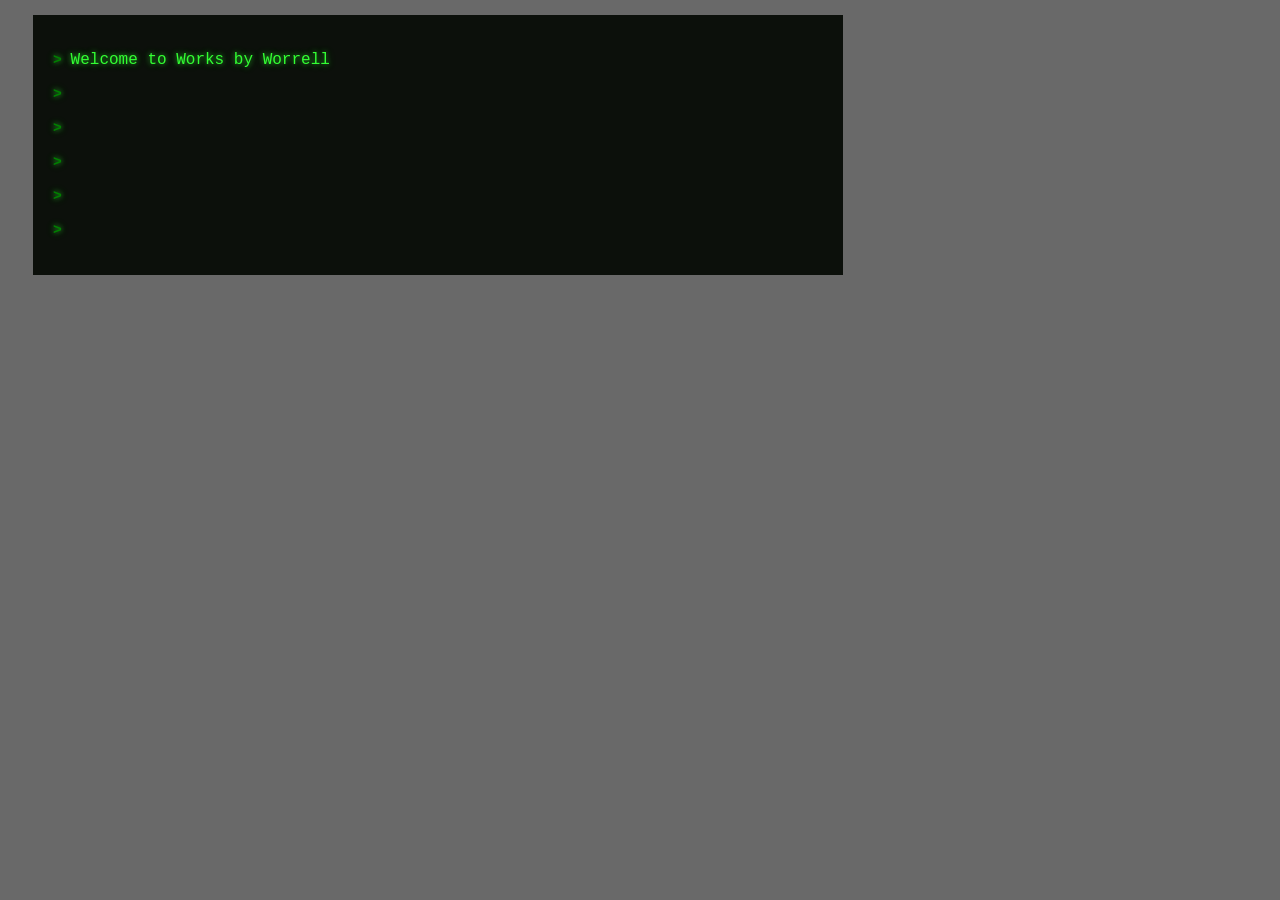
==== index.html @ 5e210d77 "feat(site): clean up the width measuring line" ====
<!DOCTYPE html>
<html lang="en-US">
<head>
    <link rel="stylesheet" href="styles.css" />
    <title>Works by Worrell - Home</title>
</head>
<body>
<div id="main">
    <p><b>> </b>Welcome to Works by Worrell</p>
    <p><b>> </b></p>
    <p><b>> </b></p>
    <p><b>> </b></p>
    <p><b>> </b></p>
    <p><b>> </b></p>
</div>
</body>
</html>
---- styles.css ----
body {
    font-family: monospace;
    background-color: dimgray;
}

h1 {
    font-size: 32pt;
    text-align: center;
    color: darkolivegreen;
}

#main {
    margin-left: 25px;
    margin-top: 15px;
    width: 770px;
    background-color: #0c100b; /* Dark off-black green */
    color: #33ff33;            /* Classic P1 phosphor green */
    font-family: 'Courier New', Courier, monospace;
    padding: 20px;
    /* Phosphor glow effect */
    text-shadow: 0 0 5px rgba(51, 255, 51, 0.55),0 0 10px rgba(51, 255, 51, 0.3);
}

/* Optional styling for dim/muted elements */
#main .dim {
    color: #008800;
    text-shadow: 0 0 2px rgba(0, 136, 0, 0.3);
}

b {
    font-weight: bolder;
    font-size: 11pt;
    color: green
}
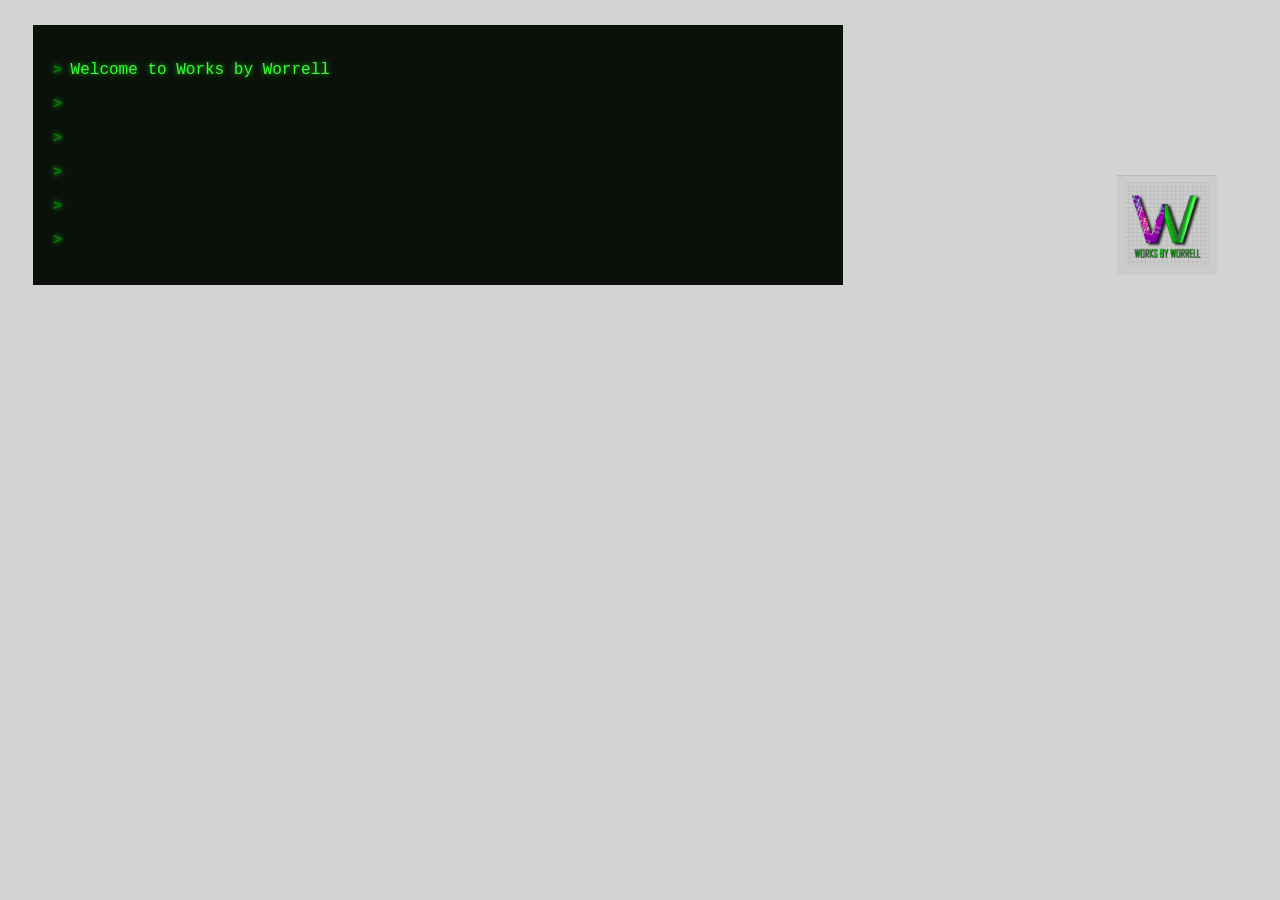
==== commit a2ec297a: "feat(site): add works by worrell logo to site" ====
--- a/index.html
+++ b/index.html
@@ -5,6 +5,7 @@
     <title>Works by Worrell - Home</title>
 </head>
 <body>
+
 <div id="main">
     <p><b>> </b>Welcome to Works by Worrell</p>
     <p><b>> </b></p>
@@ -13,5 +14,8 @@
     <p><b>> </b></p>
     <p><b>> </b></p>
 </div>
+<div id="logo">
+    <img id="logo-img" src="wbw-logo-1.png" alt="Works by Worrell" />
+</div>
 </body>
 </html>
--- a/styles.css
+++ b/styles.css
@@ -1,6 +1,6 @@
 body {
     font-family: monospace;
-    background-color: dimgray;
+    background-color: lightgray;
 }
 
 h1 {
@@ -9,9 +9,23 @@
     color: darkolivegreen;
 }
 
+#logo {
+    margin-left: auto;
+    margin-right: 55px;
+    margin-top: -110px;
+    width: 100px;
+    height: 100px;
+}
+
+#logo-img {
+    width: 100px;
+    height: 100px;
+    padding: 0;
+}
+
 #main {
     margin-left: 25px;
-    margin-top: 15px;
+    margin-top: 25px;
     width: 770px;
     background-color: #0c100b; /* Dark off-black green */
     color: #33ff33;            /* Classic P1 phosphor green */
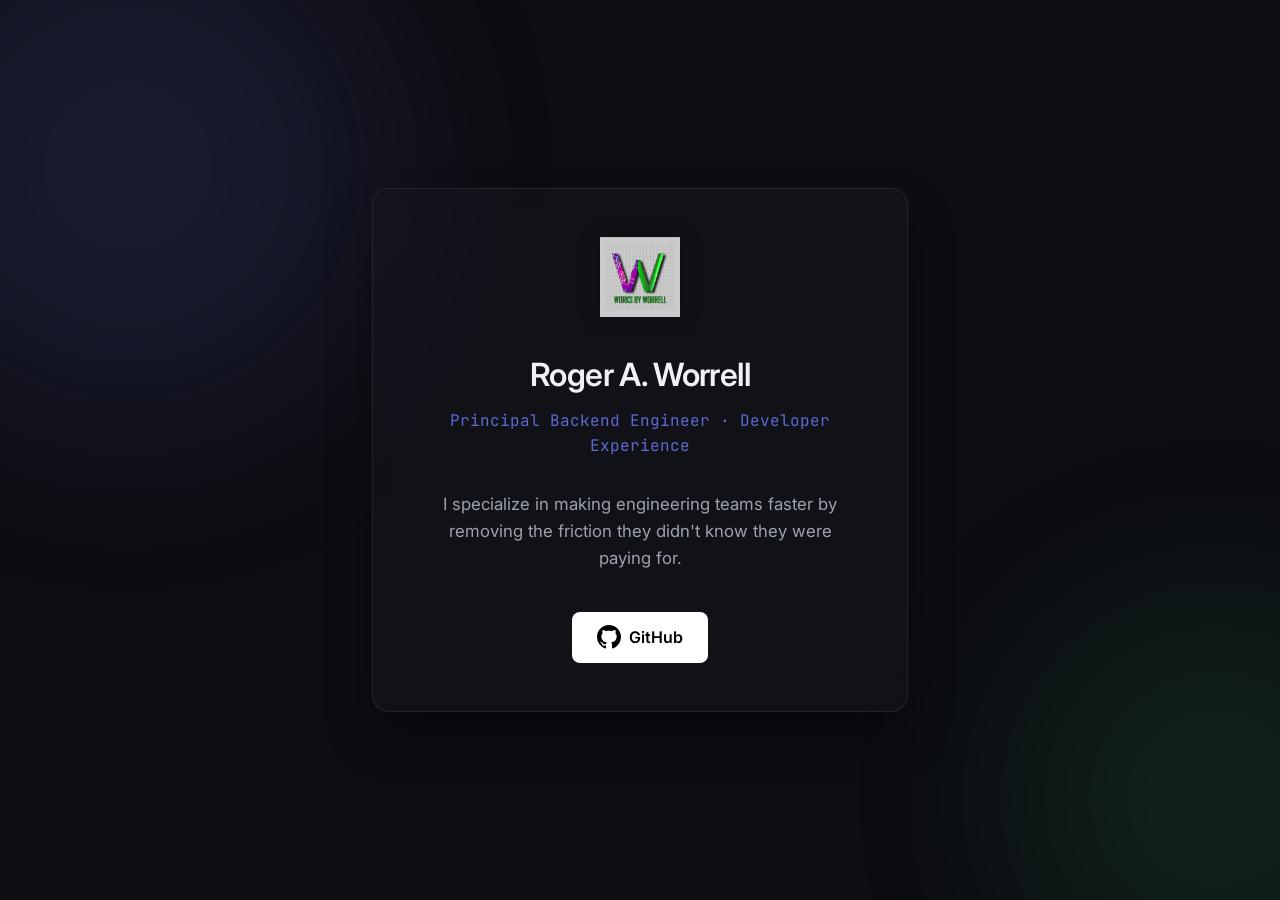
==== commit 802d6243: "feat(web): modernize landing page with glassmorphism UI (#4)" ====
--- a/index.html
+++ b/index.html
@@ -1,21 +1,38 @@
 <!DOCTYPE html>
-<html lang="en-US">
+<html lang="en">
 <head>
-    <link rel="stylesheet" href="styles.css" />
-    <title>Works by Worrell - Home</title>
+    <meta charset="UTF-8">
+    <meta name="viewport" content="width=device-width, initial-scale=1.0">
+    <title>Works by Worrell | Principal Backend Engineer</title>
+    <link rel="stylesheet" href="styles.css">
+    <link rel="preconnect" href="https://fonts.googleapis.com">
+    <link rel="preconnect" href="https://fonts.gstatic.com" crossorigin>
+    <link href="https://fonts.googleapis.com/css2?family=Inter:wght@300;400;600&family=JetBrains+Mono:wght@400;700&display=swap" rel="stylesheet">
 </head>
 <body>
-
-<div id="main">
-    <p><b>> </b>Welcome to Works by Worrell</p>
-    <p><b>> </b></p>
-    <p><b>> </b></p>
-    <p><b>> </b></p>
-    <p><b>> </b></p>
-    <p><b>> </b></p>
-</div>
-<div id="logo">
-    <img id="logo-img" src="wbw-logo-1.png" alt="Works by Worrell" />
-</div>
+    <div class="background-effects">
+        <div class="glow-orb orb-1"></div>
+        <div class="glow-orb orb-2"></div>
+    </div>
+    <main class="container">
+        <div class="card glass-effect">
+            <img src="wbw-logo-1.png" alt="Works by Worrell Logo" class="logo">
+            <h1 class="title">Roger A. Worrell</h1>
+            <p class="subtitle">Principal Backend Engineer &middot; Developer Experience</p>
+            
+            <div class="bio">
+                <p>I specialize in making engineering teams faster by removing the friction they didn't know they were paying for.</p>
+            </div>
+            
+            <div class="links">
+                <a href="https://github.com/Works-by-Worrell" class="link-btn github-btn" target="_blank" rel="noopener noreferrer">
+                    <svg height="24" width="24" viewBox="0 0 16 16" version="1.1" fill="currentColor">
+                        <path d="M8 0c4.42 0 8 3.58 8 8a8.013 8.013 0 0 1-5.45 7.59c-.4.08-.55-.17-.55-.38 0-.27.01-1.13.01-2.2 0-.75-.25-1.23-.54-1.48 1.78-.2 3.65-.88 3.65-3.95 0-.88-.31-1.59-.82-2.15.08-.2.36-1.02-.08-2.12 0 0-.67-.22-2.2.82-.64-.18-1.32-.27-2-.27-.68 0-1.36.09-2 .27-1.53-1.03-2.2-.82-2.2-.82-.44 1.1-.16 1.92-.08 2.12-.51.56-.82 1.28-.82 2.15 0 3.06 1.86 3.75 3.64 3.95-.23.2-.44.55-.51 1.07-.46.21-1.61.55-2.33-.66-.15-.24-.6-.83-1.23-.82-.67.01-.27.38.01.53.34.19.73.9.82 1.13.16.45.68 1.31 2.69.94 0 .67.01 1.3.01 1.49 0 .21-.15.45-.55.38A7.995 7.995 0 0 1 0 8c0-4.42 3.58-8 8-8Z"></path>
+                    </svg>
+                    GitHub
+                </a>
+            </div>
+        </div>
+    </main>
 </body>
 </html>
--- a/styles.css
+++ b/styles.css
@@ -1,48 +1,154 @@
-body {
-    font-family: monospace;
-    background-color: lightgray;
+:root {
+    --bg-color: #0d0d12;
+    --card-bg: rgba(25, 25, 35, 0.4);
+    --text-main: #f0f0f5;
+    --text-muted: #9ca3af;
+    --accent: #5e6ad2;
+    --accent-hover: #7b85e0;
 }
 
-h1 {
-    font-size: 32pt;
-    text-align: center;
-    color: darkolivegreen;
-}
-
-#logo {
-    margin-left: auto;
-    margin-right: 55px;
-    margin-top: -110px;
-    width: 100px;
-    height: 100px;
-}
-
-#logo-img {
-    width: 100px;
-    height: 100px;
+* {
+    box-sizing: border-box;
+    margin: 0;
     padding: 0;
 }
 
-#main {
-    margin-left: 25px;
-    margin-top: 25px;
-    width: 770px;
-    background-color: #0c100b; /* Dark off-black green */
-    color: #33ff33;            /* Classic P1 phosphor green */
-    font-family: 'Courier New', Courier, monospace;
-    padding: 20px;
-    /* Phosphor glow effect */
-    text-shadow: 0 0 5px rgba(51, 255, 51, 0.55),0 0 10px rgba(51, 255, 51, 0.3);
+body {
+    background-color: var(--bg-color);
+    color: var(--text-main);
+    font-family: 'Inter', -apple-system, sans-serif;
+    line-height: 1.6;
+    min-height: 100vh;
+    display: flex;
+    justify-content: center;
+    align-items: center;
+    overflow: hidden;
 }
 
-/* Optional styling for dim/muted elements */
-#main .dim {
-    color: #008800;
-    text-shadow: 0 0 2px rgba(0, 136, 0, 0.3);
+.background-effects {
+    position: fixed;
+    top: 0;
+    left: 0;
+    width: 100vw;
+    height: 100vh;
+    z-index: -1;
+    overflow: hidden;
 }
 
-b {
-    font-weight: bolder;
-    font-size: 11pt;
-    color: green
+.glow-orb {
+    position: absolute;
+    border-radius: 50%;
+    filter: blur(100px);
+    opacity: 0.15;
+    animation: float 10s infinite ease-in-out alternate;
+}
+
+.orb-1 {
+    width: 40vw;
+    height: 40vw;
+    background: #5e6ad2;
+    top: -10%;
+    left: -10%;
+}
+
+.orb-2 {
+    width: 30vw;
+    height: 30vw;
+    background: #25a55f;
+    bottom: -10%;
+    right: -10%;
+    animation-delay: -5s;
+}
+
+@keyframes float {
+    0% { transform: translate(0, 0); }
+    100% { transform: translate(30px, 50px); }
+}
+
+.container {
+    width: 100%;
+    max-width: 600px;
+    padding: 2rem;
+    position: relative;
+    z-index: 1;
+}
+
+.glass-effect {
+    background: var(--card-bg);
+    backdrop-filter: blur(12px);
+    -webkit-backdrop-filter: blur(12px);
+    border: 1px solid rgba(255, 255, 255, 0.08);
+    border-radius: 16px;
+    padding: 3rem 2rem;
+    text-align: center;
+    box-shadow: 0 25px 50px -12px rgba(0, 0, 0, 0.5);
+    transform: translateY(20px);
+    opacity: 0;
+    animation: fadeUp 0.8s ease forwards;
+}
+
+@keyframes fadeUp {
+    to {
+        transform: translateY(0);
+        opacity: 1;
+    }
+}
+
+.logo {
+    width: 80px;
+    height: auto;
+    margin-bottom: 1.5rem;
+    filter: drop-shadow(0 0 10px rgba(0,0,0,0.3));
+}
+
+.title {
+    font-size: 2rem;
+    font-weight: 600;
+    letter-spacing: -0.02em;
+    margin-bottom: 0.5rem;
+}
+
+.subtitle {
+    color: var(--accent);
+    font-size: 1rem;
+    font-family: 'JetBrains Mono', monospace;
+    margin-bottom: 2rem;
+}
+
+.bio {
+    color: var(--text-muted);
+    font-size: 1.05rem;
+    margin-bottom: 2.5rem;
+    max-width: 90%;
+    margin-left: auto;
+    margin-right: auto;
+}
+
+.links {
+    display: flex;
+    justify-content: center;
+    gap: 1rem;
+    flex-wrap: wrap;
+}
+
+.link-btn {
+    display: flex;
+    align-items: center;
+    gap: 0.5rem;
+    padding: 0.75rem 1.5rem;
+    border-radius: 8px;
+    text-decoration: none;
+    font-weight: 600;
+    transition: all 0.2s ease;
+    border: 1px solid transparent;
+}
+
+.github-btn {
+    background-color: #ffffff;
+    color: #000000;
+}
+
+.github-btn:hover {
+    background-color: #e5e5e5;
+    transform: translateY(-2px);
 }
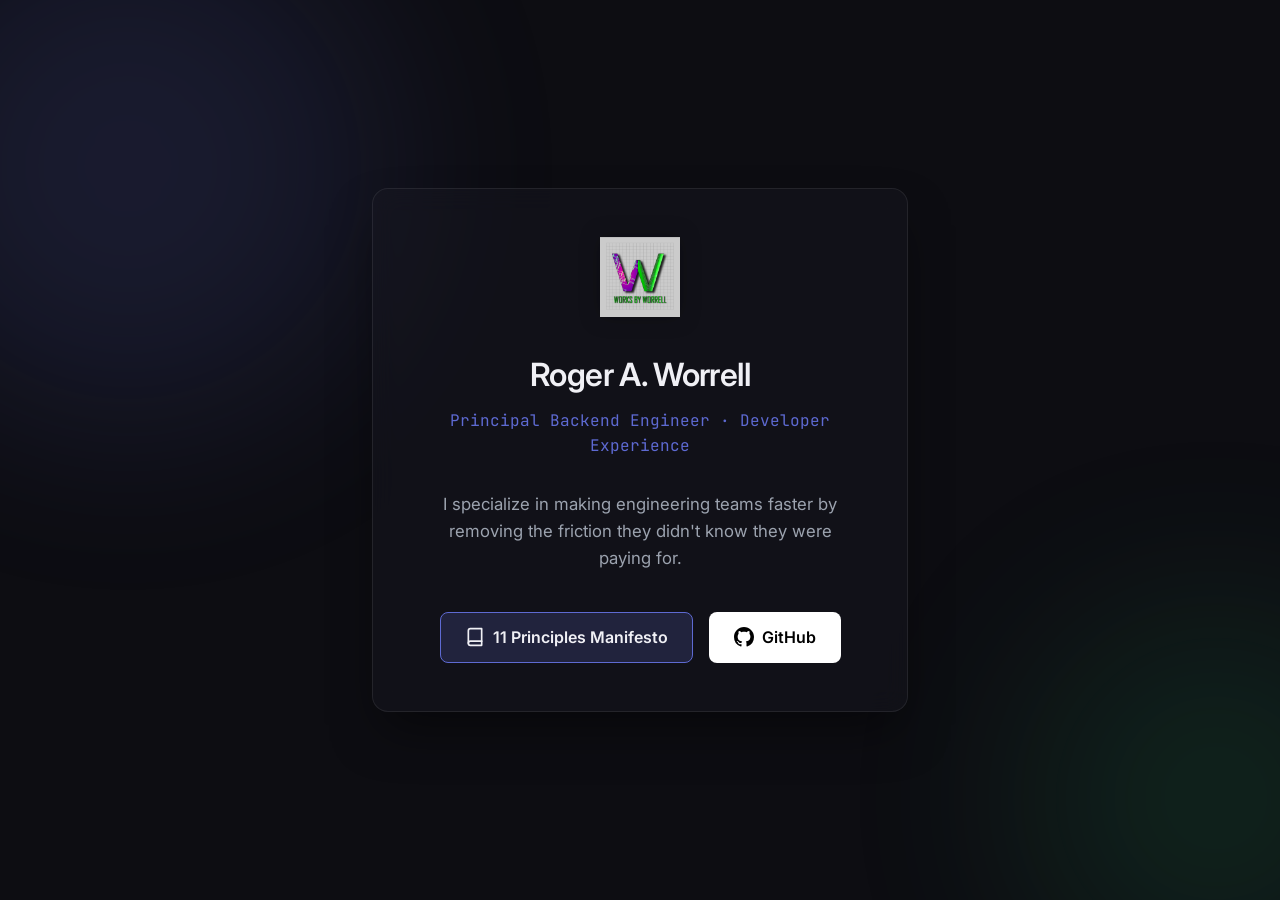
==== commit 4344ebff: "feat(manifesto): Add 11 Principles Manifesto landing page and Part 0 (Consent)" ====
--- a/index.html
+++ b/index.html
@@ -25,8 +25,15 @@
             </div>
             
             <div class="links">
+                <a href="manifesto/" class="link-btn manifesto-btn">
+                    <svg height="20" width="20" viewBox="0 0 24 24" fill="none" stroke="currentColor" stroke-width="2" stroke-linecap="round" stroke-linejoin="round">
+                        <path d="M4 19.5A2.5 2.5 0 0 1 6.5 17H20"></path>
+                        <path d="M6.5 2H20v20H6.5A2.5 2.5 0 0 1 4 19.5v-15A2.5 2.5 0 0 1 6.5 2z"></path>
+                    </svg>
+                    11 Principles Manifesto
+                </a>
                 <a href="https://github.com/Works-by-Worrell" class="link-btn github-btn" target="_blank" rel="noopener noreferrer">
-                    <svg height="24" width="24" viewBox="0 0 16 16" version="1.1" fill="currentColor">
+                    <svg height="20" width="20" viewBox="0 0 16 16" version="1.1" fill="currentColor">
                         <path d="M8 0c4.42 0 8 3.58 8 8a8.013 8.013 0 0 1-5.45 7.59c-.4.08-.55-.17-.55-.38 0-.27.01-1.13.01-2.2 0-.75-.25-1.23-.54-1.48 1.78-.2 3.65-.88 3.65-3.95 0-.88-.31-1.59-.82-2.15.08-.2.36-1.02-.08-2.12 0 0-.67-.22-2.2.82-.64-.18-1.32-.27-2-.27-.68 0-1.36.09-2 .27-1.53-1.03-2.2-.82-2.2-.82-.44 1.1-.16 1.92-.08 2.12-.51.56-.82 1.28-.82 2.15 0 3.06 1.86 3.75 3.64 3.95-.23.2-.44.55-.51 1.07-.46.21-1.61.55-2.33-.66-.15-.24-.6-.83-1.23-.82-.67.01-.27.38.01.53.34.19.73.9.82 1.13.16.45.68 1.31 2.69.94 0 .67.01 1.3.01 1.49 0 .21-.15.45-.55.38A7.995 7.995 0 0 1 0 8c0-4.42 3.58-8 8-8Z"></path>
                     </svg>
                     GitHub
--- a/styles.css
+++ b/styles.css
@@ -5,6 +5,7 @@
     --text-muted: #9ca3af;
     --accent: #5e6ad2;
     --accent-hover: #7b85e0;
+    --border-color: rgba(255, 255, 255, 0.08);
 }
 
 * {
@@ -22,7 +23,13 @@
     display: flex;
     justify-content: center;
     align-items: center;
-    overflow: hidden;
+    overflow-x: hidden;
+}
+
+body.article-mode {
+    align-items: flex-start;
+    padding: 4rem 1rem;
+    overflow-y: auto;
 }
 
 .background-effects {
@@ -73,11 +80,16 @@
     z-index: 1;
 }
 
+.container.article-container {
+    max-width: 850px;
+    padding: 1rem;
+}
+
 .glass-effect {
     background: var(--card-bg);
     backdrop-filter: blur(12px);
     -webkit-backdrop-filter: blur(12px);
-    border: 1px solid rgba(255, 255, 255, 0.08);
+    border: 1px solid var(--border-color);
     border-radius: 16px;
     padding: 3rem 2rem;
     text-align: center;
@@ -85,6 +97,11 @@
     transform: translateY(20px);
     opacity: 0;
     animation: fadeUp 0.8s ease forwards;
+}
+
+.glass-effect.article-glass {
+    text-align: left;
+    padding: 3rem 3rem;
 }
 
 @keyframes fadeUp {
@@ -151,4 +168,130 @@
 .github-btn:hover {
     background-color: #e5e5e5;
     transform: translateY(-2px);
+}
+
+.manifesto-btn {
+    background-color: rgba(94, 106, 210, 0.2);
+    color: var(--text-main);
+    border: 1px solid var(--accent);
+}
+
+.manifesto-btn:hover {
+    background-color: var(--accent);
+    color: #ffffff;
+    transform: translateY(-2px);
+}
+
+/* Article Styling */
+.article-nav {
+    margin-bottom: 2rem;
+    display: flex;
+    justify-content: space-between;
+    align-items: center;
+}
+
+.back-link {
+    color: var(--accent);
+    text-decoration: none;
+    font-family: 'JetBrains Mono', monospace;
+    font-size: 0.9rem;
+}
+
+.back-link:hover {
+    text-decoration: underline;
+}
+
+.article-content h1 {
+    font-size: 2.2rem;
+    line-height: 1.25;
+    margin-bottom: 1rem;
+}
+
+.article-content h2 {
+    font-size: 1.5rem;
+    margin-top: 2rem;
+    margin-bottom: 1rem;
+    color: var(--text-main);
+    border-bottom: 1px solid var(--border-color);
+    padding-bottom: 0.5rem;
+}
+
+.article-content h3 {
+    font-size: 1.2rem;
+    margin-top: 1.5rem;
+    margin-bottom: 0.75rem;
+    color: var(--accent);
+}
+
+.article-content p {
+    color: #d1d5db;
+    margin-bottom: 1.25rem;
+    font-size: 1.05rem;
+    line-height: 1.7;
+}
+
+.article-content blockquote {
+    border-left: 3px solid var(--accent);
+    padding-left: 1.25rem;
+    margin: 1.5rem 0;
+    color: var(--text-muted);
+    font-style: italic;
+    background: rgba(94, 106, 210, 0.05);
+    padding-top: 0.75rem;
+    padding-bottom: 0.75rem;
+    border-radius: 0 8px 8px 0;
+}
+
+.article-content pre {
+    background: #050508;
+    border: 1px solid var(--border-color);
+    border-radius: 8px;
+    padding: 1.25rem;
+    overflow-x: auto;
+    margin: 1.5rem 0;
+    font-family: 'JetBrains Mono', monospace;
+    font-size: 0.9rem;
+    color: #a78bfa;
+}
+
+.article-content code {
+    font-family: 'JetBrains Mono', monospace;
+    background: rgba(255, 255, 255, 0.08);
+    padding: 0.2rem 0.4rem;
+    border-radius: 4px;
+    font-size: 0.9em;
+    color: #e0e7ff;
+}
+
+.article-content ul, .article-content ol {
+    margin-bottom: 1.5rem;
+    padding-left: 1.5rem;
+    color: #d1d5db;
+}
+
+.article-content li {
+    margin-bottom: 0.5rem;
+}
+
+.article-content table {
+    width: 100%;
+    border-collapse: collapse;
+    margin: 1.5rem 0;
+    font-size: 0.95rem;
+}
+
+.article-content th, .article-content td {
+    padding: 0.75rem 1rem;
+    border: 1px solid var(--border-color);
+    text-align: left;
+}
+
+.article-content th {
+    background: rgba(94, 106, 210, 0.15);
+    color: var(--text-main);
+    font-family: 'JetBrains Mono', monospace;
+}
+
+.article-content td {
+    background: rgba(255, 255, 255, 0.02);
 }
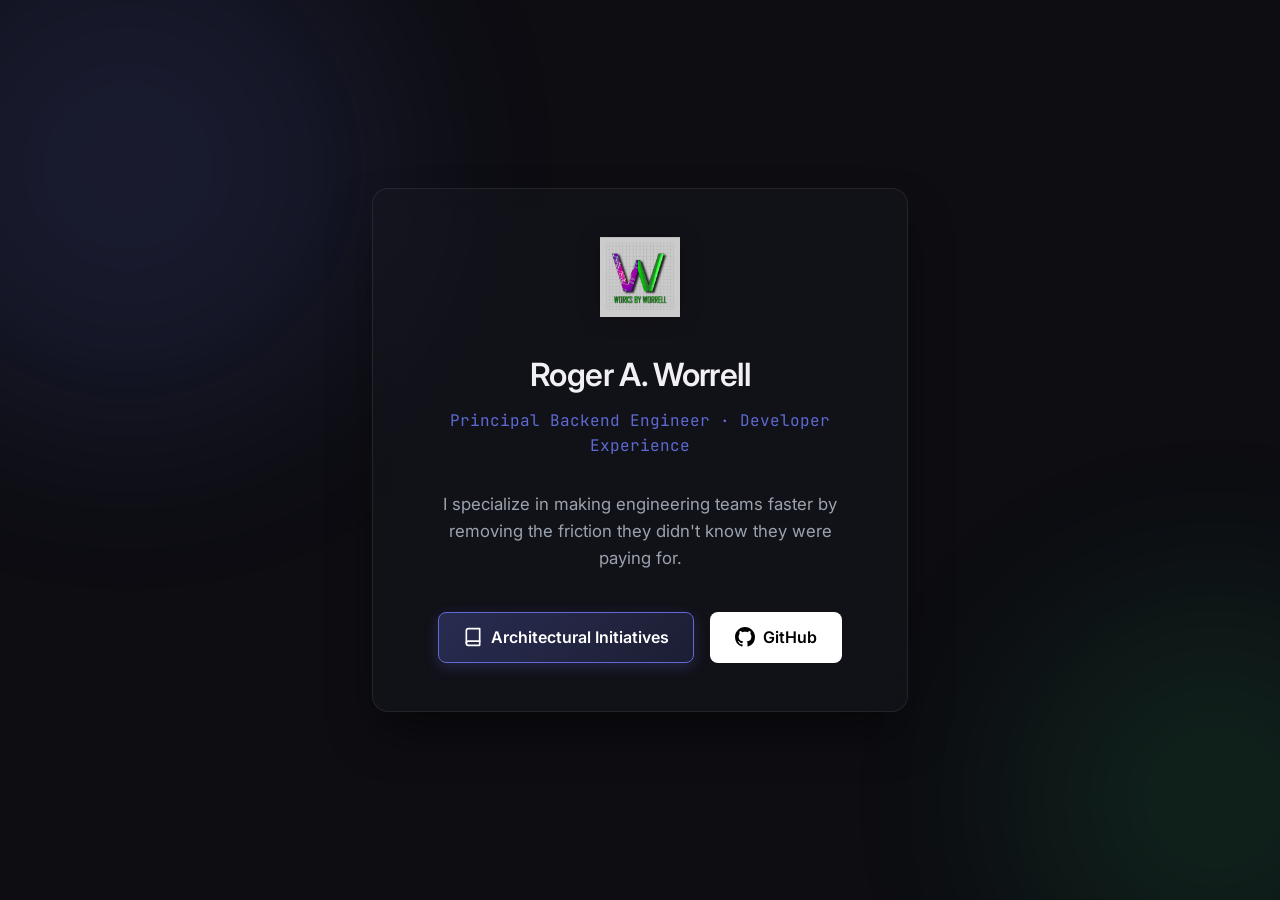
==== commit 3c03e651: "feat: replace manifesto with architectural initiatives kb on front page" ====
--- a/index.html
+++ b/index.html
@@ -25,12 +25,12 @@
             </div>
             
             <div class="links">
-                <a href="manifesto/" class="link-btn manifesto-btn">
+                <a href="case-studies/" class="link-btn manifesto-btn">
                     <svg height="20" width="20" viewBox="0 0 24 24" fill="none" stroke="currentColor" stroke-width="2" stroke-linecap="round" stroke-linejoin="round">
                         <path d="M4 19.5A2.5 2.5 0 0 1 6.5 17H20"></path>
                         <path d="M6.5 2H20v20H6.5A2.5 2.5 0 0 1 4 19.5v-15A2.5 2.5 0 0 1 6.5 2z"></path>
                     </svg>
-                    11 Principles Manifesto
+                    Architectural Initiatives
                 </a>
                 <a href="https://github.com/Works-by-Worrell" class="link-btn github-btn" target="_blank" rel="noopener noreferrer">
                     <svg height="20" width="20" viewBox="0 0 16 16" version="1.1" fill="currentColor">
--- a/styles.css
+++ b/styles.css
@@ -14,6 +14,22 @@
     padding: 0;
 }
 
+html, body {
+    width: 100%;
+    max-width: 100vw;
+    overflow-x: hidden;
+}
+
+a, a:visited {
+    color: var(--accent);
+    text-decoration: none;
+    transition: color 0.2s ease;
+}
+
+a:hover {
+    color: var(--accent-hover);
+}
+
 body {
     background-color: var(--bg-color);
     color: var(--text-main);
@@ -23,12 +39,11 @@
     display: flex;
     justify-content: center;
     align-items: center;
-    overflow-x: hidden;
 }
 
 body.article-mode {
     align-items: flex-start;
-    padding: 4rem 1rem;
+    padding: 3rem 1rem;
     overflow-y: auto;
 }
 
@@ -82,7 +97,7 @@
 
 .container.article-container {
     max-width: 850px;
-    padding: 1rem;
+    padding: 0.5rem;
 }
 
 .glass-effect {
@@ -148,7 +163,7 @@
     flex-wrap: wrap;
 }
 
-.link-btn {
+.link-btn, .link-btn:visited {
     display: flex;
     align-items: center;
     gap: 0.5rem;
@@ -160,26 +175,29 @@
     border: 1px solid transparent;
 }
 
-.github-btn {
+.github-btn, .github-btn:visited {
     background-color: #ffffff;
-    color: #000000;
+    color: #000000 !important;
 }
 
 .github-btn:hover {
     background-color: #e5e5e5;
+    color: #000000 !important;
     transform: translateY(-2px);
 }
 
-.manifesto-btn {
-    background-color: rgba(94, 106, 210, 0.2);
-    color: var(--text-main);
+.manifesto-btn, .manifesto-btn:visited {
+    background: linear-gradient(135deg, rgba(94, 106, 210, 0.3), rgba(94, 106, 210, 0.15));
+    color: #ffffff !important;
     border: 1px solid var(--accent);
+    box-shadow: 0 4px 14px rgba(94, 106, 210, 0.25);
 }
 
 .manifesto-btn:hover {
-    background-color: var(--accent);
-    color: #ffffff;
+    background: var(--accent);
+    color: #ffffff !important;
     transform: translateY(-2px);
+    box-shadow: 0 6px 20px rgba(94, 106, 210, 0.4);
 }
 
 /* Article Styling */
@@ -190,14 +208,15 @@
     align-items: center;
 }
 
-.back-link {
-    color: var(--accent);
+.back-link, .back-link:visited {
+    color: var(--accent) !important;
     text-decoration: none;
     font-family: 'JetBrains Mono', monospace;
     font-size: 0.9rem;
 }
 
 .back-link:hover {
+    color: var(--accent-hover) !important;
     text-decoration: underline;
 }
 
@@ -263,6 +282,265 @@
     color: #e0e7ff;
 }
 
+sup {
+    font-size: 0.75em;
+    vertical-align: super;
+    line-height: 0;
+}
+
+sup a, sup a:visited {
+    color: var(--accent) !important;
+    font-family: 'JetBrains Mono', monospace;
+    font-weight: 600;
+    padding: 0 2px;
+    text-decoration: none;
+}
+
+sup a:hover {
+    color: #ffffff !important;
+    background: var(--accent);
+    border-radius: 3px;
+}
+
+/* Provenance & Methodology Disclaimer Component */
+.provenance-disclaimer {
+    margin: 1.75rem 0;
+    padding: 1.25rem 1.5rem;
+    background: rgba(94, 106, 210, 0.06);
+    border: 1px solid rgba(94, 106, 210, 0.25);
+    border-radius: 12px;
+    display: flex;
+    flex-direction: column;
+    gap: 0.5rem;
+}
+
+.provenance-disclaimer .disclaimer-badge {
+    font-family: 'JetBrains Mono', monospace;
+    font-size: 0.75rem;
+    font-weight: 700;
+    letter-spacing: 0.05em;
+    color: var(--accent);
+    text-transform: uppercase;
+}
+
+.provenance-disclaimer p {
+    margin-bottom: 0 !important;
+    font-size: 0.95rem;
+    color: var(--text-muted);
+    line-height: 1.6;
+}
+
+.provenance-disclaimer p strong {
+    color: var(--text-main);
+}
+
+.provenance-disclaimer p em {
+    color: #4ade80;
+    font-style: normal;
+    font-family: 'JetBrains Mono', monospace;
+    font-size: 0.88em;
+}
+
+/* Visual Diagram Components */
+.consent-sandbox-visual {
+    margin: 2rem 0;
+    background: rgba(10, 10, 18, 0.7);
+    border: 1px solid var(--border-color);
+    border-radius: 12px;
+    padding: 1.5rem;
+    display: flex;
+    flex-direction: column;
+    gap: 1rem;
+    box-shadow: 0 10px 30px rgba(0, 0, 0, 0.4);
+}
+
+.sandbox-header-badge {
+    align-self: flex-start;
+    font-family: 'JetBrains Mono', monospace;
+    font-size: 0.8rem;
+    font-weight: 700;
+    letter-spacing: 0.05em;
+    color: var(--accent);
+    background: rgba(94, 106, 210, 0.15);
+    padding: 0.35rem 0.75rem;
+    border-radius: 6px;
+    border: 1px solid rgba(94, 106, 210, 0.3);
+}
+
+.sandbox-autonomous-zone {
+    background: rgba(37, 165, 95, 0.08);
+    border: 1px dashed rgba(37, 165, 95, 0.35);
+    border-radius: 8px;
+    padding: 1.25rem;
+}
+
+.zone-title {
+    font-weight: 600;
+    font-size: 0.95rem;
+    color: #4ade80;
+    margin-bottom: 0.75rem;
+    font-family: 'JetBrains Mono', monospace;
+}
+
+.zone-list {
+    margin-bottom: 0 !important;
+    padding-left: 1.25rem !important;
+    font-size: 0.95rem;
+    color: #d1d5db;
+}
+
+.consent-gate-banner {
+    background: linear-gradient(135deg, rgba(239, 68, 68, 0.15), rgba(239, 68, 68, 0.05));
+    border-top: 2px solid #ef4444;
+    border-bottom: 2px solid #ef4444;
+    padding: 0.85rem 1.25rem;
+    text-align: center;
+    margin: 0.5rem 0;
+    border-radius: 4px;
+}
+
+.gate-title {
+    font-weight: 700;
+    font-size: 0.95rem;
+    color: #f87171;
+    font-family: 'JetBrains Mono', monospace;
+    letter-spacing: 0.03em;
+}
+
+.sandbox-escalation-zone {
+    background: rgba(239, 68, 68, 0.05);
+    border: 1px dashed rgba(239, 68, 68, 0.25);
+    border-radius: 8px;
+    padding: 1.25rem;
+}
+
+.sandman-visual-pipeline {
+    margin: 2rem 0;
+    display: flex;
+    flex-direction: column;
+    gap: 0.75rem;
+    align-items: center;
+}
+
+.sandman-stage {
+    width: 100%;
+    background: rgba(20, 20, 32, 0.6);
+    border: 1px solid var(--border-color);
+    border-radius: 10px;
+    padding: 1.25rem 1.5rem;
+    display: flex;
+    align-items: center;
+    gap: 1.25rem;
+    transition: all 0.2s ease;
+}
+
+.stage-badge {
+    font-family: 'JetBrains Mono', monospace;
+    font-size: 0.75rem;
+    font-weight: 700;
+    padding: 0.4rem 0.75rem;
+    border-radius: 6px;
+    white-space: nowrap;
+}
+
+.crowd-stage .stage-badge {
+    background: rgba(94, 106, 210, 0.15);
+    color: var(--accent);
+    border: 1px solid rgba(94, 106, 210, 0.3);
+}
+
+.perimeter-stage .stage-badge {
+    background: rgba(245, 158, 11, 0.15);
+    color: #fbbf24;
+    border: 1px solid rgba(245, 158, 11, 0.3);
+}
+
+.intercept-stage .stage-badge {
+    background: rgba(239, 68, 68, 0.2);
+    color: #f87171;
+    border: 1px solid rgba(239, 68, 68, 0.4);
+}
+
+.stage-body {
+    flex: 1;
+}
+
+.stage-title {
+    font-weight: 600;
+    font-size: 1rem;
+    color: var(--text-main);
+}
+
+.stage-sub {
+    font-size: 0.85rem;
+    color: var(--text-muted);
+}
+
+.pipeline-arrow {
+    font-family: 'JetBrains Mono', monospace;
+    font-size: 0.85rem;
+    color: var(--accent);
+    font-weight: 700;
+}
+
+.pipeline-arrow.danger-arrow {
+    color: #f87171;
+}
+
+/* Responsive Equation Pipeline Component */
+.equation-pipeline {
+    display: flex;
+    align-items: center;
+    justify-content: space-between;
+    gap: 0.75rem;
+    margin: 1.75rem 0;
+    padding: 1.25rem 1.5rem;
+    background: rgba(10, 10, 15, 0.6);
+    border: 1px solid var(--border-color);
+    border-radius: 12px;
+    flex-wrap: wrap;
+}
+
+.equation-card {
+    flex: 1;
+    min-width: 170px;
+    background: rgba(94, 106, 210, 0.08);
+    border: 1px solid rgba(94, 106, 210, 0.25);
+    border-radius: 8px;
+    padding: 0.85rem 1rem;
+    text-align: center;
+}
+
+.equation-card.result-card {
+    background: rgba(37, 165, 95, 0.1);
+    border-color: rgba(37, 165, 95, 0.35);
+}
+
+.equation-title {
+    font-weight: 600;
+    font-size: 0.95rem;
+    color: var(--text-main);
+    margin-bottom: 0.2rem;
+}
+
+.equation-sub {
+    font-size: 0.8rem;
+    font-family: 'JetBrains Mono', monospace;
+    color: var(--text-muted);
+}
+
+.result-card .equation-sub {
+    color: #4ade80;
+}
+
+.equation-op {
+    font-family: 'JetBrains Mono', monospace;
+    font-size: 1.1rem;
+    font-weight: 700;
+    color: var(--accent);
+    padding: 0 0.25rem;
+}
+
 .article-content ul, .article-content ol {
     margin-bottom: 1.5rem;
     padding-left: 1.5rem;
@@ -271,6 +549,13 @@
 
 .article-content li {
     margin-bottom: 0.5rem;
+}
+
+/* Table Responsive Wrapper */
+.table-responsive {
+    width: 100%;
+    overflow-x: auto;
+    -webkit-overflow-scrolling: touch;
 }
 
 .article-content table {
@@ -294,4 +579,148 @@
 
 .article-content td {
     background: rgba(255, 255, 255, 0.02);
+}
+
+.table-link, .table-link:visited {
+    display: inline-block;
+    padding: 0.25rem 0.75rem;
+    background: rgba(94, 106, 210, 0.2);
+    border: 1px solid var(--accent);
+    color: #ffffff !important;
+    border-radius: 6px;
+    font-weight: 600;
+    font-size: 0.9em;
+    transition: all 0.2s ease;
+}
+
+.table-link:hover {
+    background: var(--accent);
+    color: #ffffff !important;
+    transform: translateY(-1px);
+}
+
+/* Table Status Badges */
+.status-badge {
+    display: inline-flex;
+    align-items: center;
+    gap: 0.35rem;
+    padding: 0.25rem 0.65rem;
+    border-radius: 6px;
+    font-family: 'JetBrains Mono', monospace;
+    font-size: 0.78rem;
+    font-weight: 600;
+    letter-spacing: 0.02em;
+    border: 1px solid transparent;
+}
+
+.status-published {
+    background: rgba(37, 165, 95, 0.15);
+    border-color: rgba(37, 165, 95, 0.4);
+    color: #4ade80;
+}
+
+.status-progress {
+    background: rgba(245, 158, 11, 0.15);
+    border-color: rgba(245, 158, 11, 0.4);
+    color: #fbbf24;
+}
+
+.status-pending {
+    background: rgba(156, 163, 175, 0.1);
+    border-color: rgba(156, 163, 175, 0.2);
+    color: var(--text-muted);
+}
+
+/* Mobile Responsive Table Transformation (< 850px) */
+@media (max-width: 850px) {
+    .glass-effect.article-glass {
+        padding: 1.5rem 1rem;
+    }
+    
+    .equation-pipeline {
+        flex-direction: column;
+        align-items: stretch;
+    }
+    
+    .equation-op {
+        text-align: center;
+        padding: 0.25rem 0;
+    }
+
+    /* Transform Table to Stacked Cards */
+    .article-content table, 
+    .article-content tbody, 
+    .article-content tr, 
+    .article-content td {
+        display: block;
+        width: 100% !important;
+        box-sizing: border-box;
+    }
+
+    .article-content thead {
+        display: none !important; /* Hide header row on mobile */
+    }
+
+    .article-content tr {
+        background: rgba(20, 20, 32, 0.6);
+        border: 1px solid var(--border-color);
+        border-radius: 12px;
+        margin-bottom: 1rem;
+        padding: 1rem 1.25rem;
+    }
+
+    .article-content td {
+        border: none !important;
+        padding: 0.4rem 0 !important;
+        background: transparent !important;
+    }
+
+    .article-content td:nth-child(1) {
+        display: none !important; /* Hide index number on card header */
+    }
+
+    .article-content td:nth-child(2) {
+        font-size: 1.1rem;
+        font-weight: 700;
+        color: var(--text-main);
+        margin-bottom: 0.3rem;
+    }
+
+    .article-content td:nth-child(3) {
+        color: var(--text-muted);
+        font-size: 0.9rem;
+        margin-bottom: 0.75rem;
+    }
+
+    .article-content td:nth-child(4) {
+        border-top: 1px dashed rgba(255, 255, 255, 0.08) !important;
+        padding-top: 0.75rem !important;
+        display: flex;
+        justify-content: flex-end;
+    }
+}
+
+/* Extra Mobile Padding & Scaling (< 480px) */
+@media (max-width: 480px) {
+    body.article-mode {
+        padding: 1.25rem 0.5rem;
+    }
+    
+    .glass-effect.article-glass {
+        padding: 1.25rem 0.85rem;
+        border-radius: 12px;
+    }
+    
+    .article-content h1 {
+        font-size: 1.75rem;
+    }
+
+    .article-content h2 {
+        font-size: 1.3rem;
+    }
+    
+    .article-content p {
+        font-size: 0.98rem;
+        line-height: 1.65;
+    }
 }
